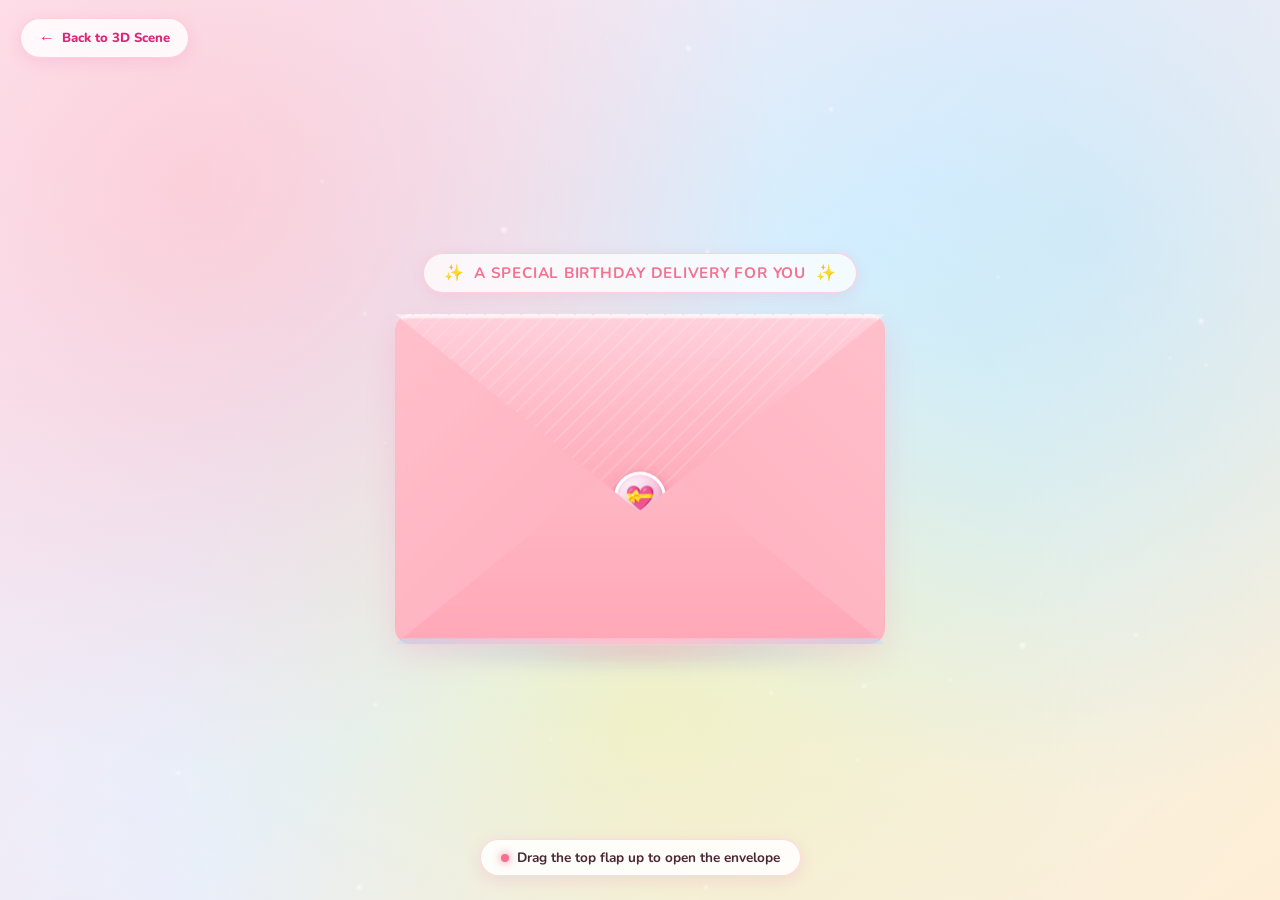
==== letter.html @ 18a53db7 "Added 3d decoration start scene" ====
<!DOCTYPE html>
<html lang="en">
<head>
  <meta charset="UTF-8" />
  <meta name="viewport" content="width=device-width, initial-scale=1.0" />
  <title>Happy Birthday! 🎂✨</title>
  <link rel="stylesheet" href="style.css" />
  <link rel="preconnect" href="https://fonts.googleapis.com" />
  <link rel="preconnect" href="https://fonts.gstatic.com" crossorigin />
  <link
    href="https://fonts.googleapis.com/css2?family=Caveat:wght@600;700&family=Dancing+Script:wght@500;700&family=Nunito:wght@400;600;700;800&family=Playfair+Display:ital,wght@0,600;0,700;1,400&display=swap"
    rel="stylesheet"
  />
  <!-- GSAP for silky smooth 3D animations -->
  <script src="https://cdnjs.cloudflare.com/ajax/libs/gsap/3.12.5/gsap.min.js"></script>
  <style>
    /* ── Page‑entry fade‑in (pink flash arrival from 3D scene) ── */
    body { animation: pageEntryFade 0.7s ease-out both; }
    @keyframes pageEntryFade {
      from { opacity: 0; filter: brightness(2.5); }
      to   { opacity: 1; filter: brightness(1); }
    }
    /* ── Back to scene button ── */
    #back-to-scene {
      position: fixed;
      top: 18px;
      left: 20px;
      z-index: 9999;
      display: flex;
      align-items: center;
      gap: 7px;
      background: rgba(255,255,255,0.82);
      backdrop-filter: blur(10px);
      -webkit-backdrop-filter: blur(10px);
      border: 1.5px solid rgba(255,155,178,0.45);
      padding: 8px 18px;
      border-radius: 24px;
      font-family: 'Nunito', sans-serif;
      font-size: 0.82rem;
      font-weight: 800;
      color: #db2777;
      cursor: pointer;
      text-decoration: none;
      box-shadow: 0 4px 16px rgba(244,114,182,0.2);
      transition: transform 0.25s ease, box-shadow 0.25s ease;
      -webkit-user-select: none; user-select: none;
    }
    #back-to-scene:hover {
      transform: translateY(-2px) scale(1.04);
      box-shadow: 0 8px 22px rgba(244,114,182,0.32);
    }
    #back-to-scene .btn-arrow { font-size: 1rem; }
  </style>
</head>
<body>
  <!-- ── Back to 3D Scene button ── -->
  <a id="back-to-scene" href="index.html" title="Return to the birthday scene">
    <span class="btn-arrow">←</span>
    <span>Back to 3D Scene</span>
  </a>

  <!-- ═══════════════════════════════════════════════════════════════
       1. BACKGROUND: Pastel Celebration with floating balloons & bokeh
       ═══════════════════════════════════════════════════════════════ -->
  <div id="background-container">
    <video id="bg-video" autoplay muted loop playsinline poster="assets/images/bg-texture.jpg">
      <source src="assets/videos/bg-video.mp4" type="video/mp4" />
    </video>
    <div id="bg-overlay"></div>
    <div id="floating-balloons"></div>
    <div id="floating-sparkles"></div>
  </div>

  <!-- ═══════════════════════════════════════════════════════════════
       2. SCENE: 3D Perspective container holding the Envelope
       ═══════════════════════════════════════════════════════════════ -->
  <div id="scene">
    <!-- Header celebration badge -->
    <div id="celebration-badge">
      <span class="badge-sparkle">✨</span>
      <span class="badge-text">A Special Birthday Delivery For You</span>
      <span class="badge-sparkle">✨</span>
    </div>

    <!-- The Envelope Wrapper with true 3D structure -->
    <div id="envelope-wrapper">
      <!-- Soft ambient shadow beneath the envelope -->
      <div id="envelope-shadow"></div>

      <!-- Envelope Back: The back wall and decorative inner lining -->
      <div id="envelope-back">
        <div class="envelope-inner-lining">
          <div class="confetti-pattern"></div>
        </div>
      </div>

      <!-- Letter Container: Sandwiched between back and front (Draggable & Expandable) -->
      <div id="letter-container">
        <!-- Pull Handle / Tab visible when flap opens -->
        <div id="letter-tab">
          <div class="tab-handle">
            <span class="tab-arrow">▲</span>
            <span class="tab-text">Pull Me Up</span>
          </div>
        </div>

        <!-- Scrollable letter content -->
        <div id="letter-content">
          <!-- Fixed decorative borders that stay stationary during scroll -->
          <div class="fixed-border">
            <div class="border-corner corner-tl"></div>
            <div class="border-corner corner-tr"></div>
            <div class="border-corner corner-bl"></div>
            <div class="border-corner corner-br"></div>
            <div class="border-line line-t"></div>
            <div class="border-line line-r"></div>
            <div class="border-line line-b"></div>
            <div class="border-line line-l"></div>
          </div>

          <!-- Main Scrollable Content -->
          <div class="scroll-content">
            <!-- Header Section -->
            <div class="letter-header text-block">
              <div class="ribbon-tag">🎉 Happy Birthday! 🎉</div>
              <h1 class="birthday-title">To the Most Special Person</h1>
              <p class="subtitle">May your day be filled with endless smiles, laughter, and pure happiness</p>
              <div class="pastel-divider">
                <span>🌸</span><span>✦</span><span>🧁</span><span>✦</span><span>🌸</span>
              </div>
            </div>

            <!-- Polaroid 1 (Portrait) -->
            <div class="polaroid polaroid-portrait polaroid-tilt-left">
              <div class="washi-tape tape-blue"></div>
              <div class="polaroid-frame">
                <img
                  src="./assets/images/image5.JPG"
                  alt="Special Memory 1"
                  loading="lazy"
                />
              </div>
              <p class="polaroid-caption">Where our happiest memories began ✨</p>
            </div>

            <!-- Letter Text Block 1 -->
            <div class="letter-text text-block">
              <p class="greeting">Shivani,</p>
              <p>
                I have never been so excited to wish and celebrate someone's birthday as I am now. 
                The dates just meant to me a number to memorize and not forget it for other's sake so they don't feel bad.
                 But yours, it comes naturally to me. A day very beautiful and precious soul came to life. 
                 I do wonder what God must be wondering when he was thinking to make you. 
                 Gorgeous, expression-filled, god's favourite, humble, caring, loving, kind, child-like, artistic, 
                 inspiring, charming, someone who's tears can move people and someone's who's smile can sway people. 
                 It must have been very hard for him to peace together so many things in one he called him unfair. 
                 So he gave you a little unfair share of problems & tests which he knew you will always surpass. 
              </p>
              <p>
                I am very grateful for him and for you that you are part of my life. Walking it together and sharing 
                moments of joy, sadness, anger, boring and difficult times with me. 

              </p>
            </div>

            <!-- Polaroid 2 (Landscape) -->
            <div class="polaroid polaroid-landscape polaroid-tilt-right">
              <div class="washi-tape tape-pink"></div>
              <div class="polaroid-frame landscape">
                <img
                  src="./assets/images/image2.jpeg"
                  alt="Special Memory 2"
                  loading="lazy"
                />
              </div>
              <p class="polaroid-caption">Holding you, is peace</p>
            </div>

            <!-- Letter Text Block 2 -->
            <div class="letter-text text-block">
              <p>
                This birthday is a start of something new and this one will bring you the joy you never experienced before, 
                the small and big wins, and lots of love.
              </p>
              <p>
                Thank you for being your genuine, radiant self and for the endless love you pour in me. You make life so 
                much sweeter and infinitely more colorful just by existing. 
              </p>
            </div>

            <!-- Polaroid 3 (Portrait) -->
            <div class="polaroid polaroid-portrait polaroid-tilt-center">
              <div class="washi-tape tape-gold"></div>
              <div class="polaroid-frame">
                <img
                  src="./assets/images/image4.jpg"
                  alt="Special Memory 3"
                  loading="lazy"
                />
              </div>
              <p class="polaroid-caption">Never stop shining, beautiful soul 💖</p>
            </div>

            <!-- Letter Text Block 3 & Signature -->
            <div class="letter-text text-block">
              <p>
                Eat all the cake you want, make a big wish when you blow out the candles,
                and know that you are celebrated today with all the love in the universe!
              </p>
              <div class="signature-box">
                <p class="sign-closing">With all my love &amp; yours,</p>
                <p class="signature-name">Aaru 💕</p>
              </div>
            </div>

            <!-- Video Section -->
            <div class="video-container text-block">
              <div class="video-header">
                <span class="video-icon">🎬</span>
                <h2 class="video-title">A Special Video Message For You</h2>
              </div>
              <div class="video-wrapper">
                <video
                  id="main-video"
                  controls
                  preload="metadata"
                  poster="https://images.unsplash.com/photo-1530103862676-de8c9debad1d?w=800&h=450&fit=crop"
                >
                  <source src="assets/videos/main-video.mp4" type="video/mp4" />
                  Your browser does not support HTML5 video.
                </video>
              </div>
            </div>

            <!-- Scroll Bottom Hint & Trigger -->
            <div class="scroll-hint text-block">
              <div class="bounce-arrow">↓</div>
              <p>Scroll to the very bottom to seal your letter with love</p>
            </div>
            <div id="scroll-bottom-trigger"></div>
          </div>
        </div>
      </div>

      <!-- Envelope Front: Origami folds covering the bottom of the letter -->
      <div id="envelope-front">
        <div class="pocket-fold pocket-left"></div>
        <div class="pocket-fold pocket-right"></div>
        <div class="pocket-fold pocket-bottom">
          <div class="pocket-border-trim"></div>
        </div>
      </div>

      <!-- Envelope Flap: Hinges from the top to fold down over the front -->
      <div id="envelope-flap">
        <div class="flap-face flap-front">
          <div class="flap-crease"></div>
          <div class="flap-scallop-trim"></div>
          <!-- Wax / Celebration Seal attached to the flap tip -->
          <div id="envelope-seal">
            <div class="seal-glow"></div>
            <div class="seal-circle">
              <span class="seal-icon">💝</span>
            </div>
            <div class="seal-drag-guide">
              <span class="drag-arrow-icon">▲</span>
              <span class="drag-text">Drag flap up</span>
            </div>
          </div>
        </div>
        <div class="flap-face flap-back">
          <div class="flap-back-pattern"></div>
        </div>
      </div>
    </div>

    <!-- Instruction Helper Pill at bottom -->
    <div id="instruction-pill">
      <span class="pill-dot"></span>
      <span id="instruction-text">Drag the top flap up to open the envelope</span>
    </div>
  </div>

  <!-- ═══════════════════════════════════════════════════════════════
       3. FINAL OVERLAY: Sweet Celebration Modal
       ═══════════════════════════════════════════════════════════════ -->
  <div id="final-overlay">
    <div id="final-card">
      <div class="final-heart-burst">💖</div>
      <h2 class="final-text">I love you.</h2>
      <p class="final-subtext">Happy Birthday, my favorite person in the world! 🎂✨</p>
      <div class="final-cake-emoji">🎈 🎂 🎁 🌸 🎉</div>
      <button id="replay-btn">
        <span class="btn-icon">↺</span>
        <span>Open Envelope Again</span>
      </button>
    </div>
  </div>

  <!-- Canvas for festive pastel celebration confetti -->
  <canvas id="confetti-canvas"></canvas>

  <script src="script.js"></script>
</body>
</html>
---- style.css ----
/* ═══════════════════════════════════════════════════════════════
   LIGHT PINK & SKY BLUE BIRTHDAY CELEBRATION THEME
   ═══════════════════════════════════════════════════════════════ */
:root {
  /* Pastel Celebration Palette */
  --pink-light:      #fff0f4;
  --pink-soft:       #ffd1dc;
  --pink-main:       #ff9bb2;
  --pink-deep:       #f47290;
  --pink-accent:     #db2777;

  --blue-light:      #f0f9ff;
  --blue-soft:       #bae6fd;
  --blue-main:       #7dd3fc;
  --blue-deep:       #38bdf8;
  --blue-accent:     #0284c7;

  --gold-accent:     #fbbf24;
  --gold-light:      #fef3c7;
  --cream-white:     #ffffff;
  --paper-ivory:     #fffbf7;

  /* Text & Accents */
  --text-dark:       #4a2935;
  --text-medium:     #784c5c;
  --text-light:      #9c7283;
  --border-soft:     #fed7e2;

  /* Envelope Geometry */
  --envelope-w:      min(490px, 86vw);
  --envelope-h:      min(330px, 58vw);

  /* Transitions */
  --ease-spring:     cubic-bezier(0.34, 1.4, 0.64, 1);
  --ease-smooth:     cubic-bezier(0.4, 0, 0.2, 1);
}

/* ═══════════════════════════════════════════════════════════════
   RESET & FOUNDATIONS
   ═══════════════════════════════════════════════════════════════ */
*, *::before, *::after {
  margin: 0;
  padding: 0;
  box-sizing: border-box;
}

html, body {
  width: 100%;
  height: 100%;
  overflow: hidden;
  font-family: 'Nunito', -apple-system, BlinkMacSystemFont, 'Segoe UI', Roboto, sans-serif;
  color: var(--text-dark);
  -webkit-user-select: none;
  user-select: none;
  -webkit-tap-highlight-color: transparent;
  background-color: #fdf2f8;
}

img {
  pointer-events: none;
  -webkit-user-drag: none;
}

/* ═══════════════════════════════════════════════════════════════
   1. BACKGROUND: Dreamy Pastel Celebration
   ═══════════════════════════════════════════════════════════════ */
#background-container {
  position: fixed;
  inset: 0;
  z-index: 0;
  overflow: hidden;
  background:
    radial-gradient(circle at 15% 20%, rgba(255, 182, 193, 0.6) 0%, transparent 45%),
    radial-gradient(circle at 85% 25%, rgba(186, 230, 253, 0.65) 0%, transparent 45%),
    radial-gradient(circle at 50% 80%, rgba(254, 240, 138, 0.4) 0%, transparent 50%),
    linear-gradient(135deg, #fce7f3 0%, #e0f2fe 50%, #fef3c7 100%);
}

#bg-video {
  position: absolute;
  inset: 0;
  width: 100%;
  height: 100%;
  object-fit: cover;
  opacity: 0.15;
  mix-blend-mode: overlay;
  pointer-events: none;
}

#bg-overlay {
  position: absolute;
  inset: 0;
  background: radial-gradient(ellipse at center, transparent 40%, rgba(255, 230, 240, 0.4) 100%);
  pointer-events: none;
}

/* Floating Balloons */
#floating-balloons {
  position: absolute;
  inset: 0;
  pointer-events: none;
  z-index: 1;
}

.balloon {
  position: absolute;
  border-radius: 50% 50% 50% 50% / 40% 40% 60% 60%;
  box-shadow: inset -6px -6px 12px rgba(0, 0, 0, 0.06),
              inset 6px 6px 14px rgba(255, 255, 255, 0.7),
              0 10px 20px rgba(244, 114, 182, 0.15);
  opacity: 0.75;
  will-change: transform;
}

.balloon::after {
  content: "";
  position: absolute;
  bottom: -10px;
  left: 50%;
  transform: translateX(-50%);
  width: 2px;
  height: 24px;
  background: rgba(180, 150, 160, 0.4);
}

/* Floating Sparkles & Bokeh */
#floating-sparkles {
  position: absolute;
  inset: 0;
  pointer-events: none;
  z-index: 1;
}

.sparkle {
  position: absolute;
  border-radius: 50%;
  background: radial-gradient(circle, rgba(255, 255, 255, 0.9) 0%, rgba(255, 255, 255, 0) 70%);
  filter: blur(1px);
  will-change: transform, opacity;
}

/* ═══════════════════════════════════════════════════════════════
   2. SCENE & CELEBRATION BADGE
   ═══════════════════════════════════════════════════════════════ */
#scene {
  position: fixed;
  inset: 0;
  z-index: 10;
  display: flex;
  flex-direction: column;
  align-items: center;
  justify-content: center;
  perspective: 1200px;
  padding: 20px;
}

/* Celebration Badge at the top */
#celebration-badge {
  display: flex;
  align-items: center;
  gap: 10px;
  background: rgba(255, 255, 255, 0.75);
  backdrop-filter: blur(10px);
  -webkit-backdrop-filter: blur(10px);
  border: 1px solid rgba(255, 182, 193, 0.6);
  padding: 8px 20px;
  border-radius: 30px;
  box-shadow: 0 4px 15px rgba(244, 114, 182, 0.18);
  margin-bottom: 24px;
  transition: opacity 0.5s ease, transform 0.5s ease;
}

.badge-sparkle {
  font-size: 1rem;
  animation: pulseSparkle 2s ease-in-out infinite;
}

.badge-text {
  font-size: clamp(0.8rem, 2.2vw, 0.95rem);
  font-weight: 700;
  color: var(--pink-deep);
  letter-spacing: 0.05em;
  text-transform: uppercase;
}

@keyframes pulseSparkle {
  0%, 100% { transform: scale(1) rotate(0deg); opacity: 0.8; }
  50%      { transform: scale(1.25) rotate(15deg); opacity: 1; }
}

/* ═══════════════════════════════════════════════════════════════
   3. ENVELOPE WRAPPER: True 3D Nested Structure
   ═══════════════════════════════════════════════════════════════ */
#envelope-wrapper {
  position: relative;
  width: var(--envelope-w);
  height: var(--envelope-h);
  transform-style: preserve-3d;
  transition: transform 0.5s var(--ease-spring);
}

/* Ambient shadow beneath the envelope */
#envelope-shadow {
  position: absolute;
  bottom: -25px;
  left: 6%;
  right: 6%;
  height: 35px;
  background: radial-gradient(ellipse, rgba(236, 72, 153, 0.22) 0%, rgba(56, 189, 248, 0.12) 45%, transparent 75%);
  border-radius: 50%;
  filter: blur(8px);
  z-index: 0;
  transition: transform 0.4s ease, opacity 0.4s ease;
}

/* ─────────────────────────────────────────────────────────────
   ENVELOPE BACK: The back panel and interior decorative lining
   ───────────────────────────────────────────────────────────── */
#envelope-back {
  position: absolute;
  inset: 0;
  border-radius: 16px;
  background: linear-gradient(145deg, #ffd1dc 0%, #ffc0cb 50%, #fbcfe8 100%);
  box-shadow:
    inset 0 2px 6px rgba(255, 255, 255, 0.7),
    0 10px 30px rgba(244, 114, 182, 0.2);
  overflow: hidden;
  z-index: 1;
}

.envelope-inner-lining {
  position: absolute;
  inset: 0;
  background:
    radial-gradient(circle, #7dd3fc 1.5px, transparent 1.5px) 0 0 / 18px 18px,
    radial-gradient(circle, #f472b6 1.5px, transparent 1.5px) 9px 9px / 18px 18px,
    linear-gradient(135deg, #fff5f8 0%, #f0f9ff 100%);
  clip-path: polygon(0 0, 100% 0, 50% 55%);
  box-shadow: inset 0 -3px 8px rgba(0, 0, 0, 0.04);
}

/* ─────────────────────────────────────────────────────────────
   LETTER CONTAINER: Sandwiched between back (1) and front (3)
   ───────────────────────────────────────────────────────────── */
#letter-container {
  position: absolute;
  left: 5%;
  right: 5%;
  top: 5%;
  bottom: 6%;
  background: var(--cream-white);
  border-radius: 10px;
  z-index: 2;
  box-shadow:
    0 -3px 12px rgba(0, 0, 0, 0.05),
    0 4px 18px rgba(219, 39, 119, 0.08);
  cursor: grab;
  will-change: transform, width, height, left, top;
  touch-action: none;
  transition: transform 0.4s var(--ease-spring), box-shadow 0.4s ease;
}

#letter-container.dragging {
  cursor: grabbing;
  transition: none !important;
}

/* Pull Handle Tab on Letter */
#letter-tab {
  position: absolute;
  top: -34px;
  left: 50%;
  transform: translateX(-50%);
  display: flex;
  align-items: center;
  justify-content: center;
  opacity: 0;
  pointer-events: none;
  transition: opacity 0.4s ease, transform 0.4s ease;
  z-index: 15;
}

.tab-handle {
  display: flex;
  align-items: center;
  gap: 5px;
  background: linear-gradient(135deg, var(--pink-main), var(--blue-deep));
  color: #fff;
  padding: 5px 14px;
  border-radius: 20px;
  font-size: 0.75rem;
  font-weight: 800;
  letter-spacing: 0.04em;
  box-shadow: 0 4px 12px rgba(244, 114, 182, 0.4);
  animation: tabBounce 1.5s ease-in-out infinite;
}

.tab-arrow {
  font-size: 0.7rem;
}

@keyframes tabBounce {
  0%, 100% { transform: translateY(0); }
  50%      { transform: translateY(-5px); }
}

#letter-container.show-tab #letter-tab {
  opacity: 1;
  pointer-events: auto;
}

/* ─────────────────────────────────────────────────────────────
   LETTER CONTAINER: EXPANDED STATE (Reading Mode)
   Breaks out of envelope cleanly into viewport
   ───────────────────────────────────────────────────────────── */
#letter-container.is-expanded {
  position: fixed !important;
  left: 50% !important;
  top: 50% !important;
  right: auto !important;
  bottom: auto !important;
  width: min(880px, 92vw) !important;
  height: min(88vh, 88dvh) !important;
  transform: translate(-50%, -50%) !important;
  border-radius: 20px;
  z-index: 1000 !important;
  cursor: default;
  box-shadow:
    0 25px 65px -10px rgba(244, 114, 182, 0.35),
    0 15px 40px -8px rgba(56, 189, 248, 0.3),
    0 0 0 1px rgba(255, 255, 255, 0.9);
  transition: width 0.7s var(--ease-spring),
              height 0.7s var(--ease-spring),
              border-radius 0.7s ease,
              box-shadow 0.7s ease;
}

/* ─────────────────────────────────────────────────────────────
   LETTER CONTENT: Scrollable Inner Area
   ───────────────────────────────────────────────────────────── */
#letter-content {
  position: relative;
  width: 100%;
  height: 100%;
  overflow: hidden;
  background-color: var(--paper-ivory);
  background-image:
    radial-gradient(circle at 10% 10%, rgba(255, 240, 245, 0.6) 0%, transparent 40%),
    radial-gradient(circle at 90% 90%, rgba(240, 249, 255, 0.6) 0%, transparent 40%),
    repeating-linear-gradient(0deg, transparent, transparent 31px, rgba(255, 182, 193, 0.08) 31px, rgba(255, 182, 193, 0.08) 32px);
  background-attachment: local;
  border-radius: inherit;
}

#letter-container.is-expanded #letter-content {
  overflow-y: auto;
  overflow-x: hidden;
  scroll-behavior: smooth;
  overscroll-behavior: contain;
}

/* Custom Scrollbar in pastel colors */
#letter-content::-webkit-scrollbar {
  width: 8px;
}
#letter-content::-webkit-scrollbar-track {
  background: rgba(255, 228, 235, 0.3);
  border-radius: 4px;
}
#letter-content::-webkit-scrollbar-thumb {
  background: linear-gradient(180deg, var(--pink-main), var(--blue-main));
  border-radius: 4px;
}

/* ─────────────────────────────────────────────────────────────
   FIXED DECORATIVE BORDER: Stays stationary during scroll
   ───────────────────────────────────────────────────────────── */
.fixed-border {
  position: sticky;
  top: 0;
  left: 0;
  width: 100%;
  height: 100%;
  pointer-events: none;
  z-index: 10;
  position: absolute;
  inset: 0;
}

.border-corner {
  position: absolute;
  width: 24px;
  height: 24px;
  border-color: rgba(244, 114, 182, 0.5);
  border-style: solid;
}
.corner-tl {
  top: 14px; left: 14px;
  border-width: 2px 0 0 2px;
  border-radius: 6px 0 0 0;
}
.corner-tr {
  top: 14px; right: 14px;
  border-width: 2px 2px 0 0;
  border-radius: 0 6px 0 0;
}
.corner-bl {
  bottom: 14px; left: 14px;
  border-width: 0 0 2px 2px;
  border-radius: 0 0 0 6px;
}
.corner-br {
  bottom: 14px; right: 14px;
  border-width: 0 2px 2px 0;
  border-radius: 0 0 6px 0;
}

.border-line {
  position: absolute;
  border-color: rgba(219, 39, 119, 0.18);
  border-style: dashed;
}
.line-t { top: 14px; left: 42px; right: 42px; border-width: 1px 0 0 0; }
.line-b { bottom: 14px; left: 42px; right: 42px; border-width: 1px 0 0 0; }
.line-l { left: 14px; top: 42px; bottom: 42px; border-width: 0 0 0 1px; }
.line-r { right: 14px; top: 42px; bottom: 42px; border-width: 0 0 0 1px; }

/* ─────────────────────────────────────────────────────────────
   SCROLL CONTENT & TYPOGRAPHY
   ───────────────────────────────────────────────────────────── */
.scroll-content {
  position: relative;
  z-index: 2;
  padding: 55px 36px 90px;
  min-height: 100%;
}

.letter-header {
  text-align: center;
  margin-bottom: 35px;
}

.ribbon-tag {
  display: inline-block;
  background: linear-gradient(135deg, #fbcfe8 0%, #e0f2fe 100%);
  color: var(--pink-accent);
  font-size: clamp(0.75rem, 2vw, 0.9rem);
  font-weight: 800;
  padding: 6px 18px;
  border-radius: 20px;
  box-shadow: 0 3px 10px rgba(244, 114, 182, 0.15);
  margin-bottom: 12px;
}

.birthday-title {
  font-family: 'Dancing Script', cursive;
  font-size: clamp(2.4rem, 6.5vw, 4rem);
  font-weight: 700;
  color: var(--pink-deep);
  line-height: 1.15;
  margin-bottom: 10px;
  text-shadow: 0 2px 10px rgba(244, 114, 182, 0.2);
}

.subtitle {
  font-family: 'Playfair Display', serif;
  font-style: italic;
  font-size: clamp(0.95rem, 2.5vw, 1.2rem);
  color: var(--text-medium);
  max-width: 580px;
  margin: 0 auto 16px;
  line-height: 1.6;
}

.pastel-divider {
  display: flex;
  align-items: center;
  justify-content: center;
  gap: 12px;
  color: var(--blue-deep);
  font-size: 0.9rem;
  margin-top: 10px;
}

/* ─────────────────────────────────────────────────────────────
   POLAROID MEMORY CARDS
   ───────────────────────────────────────────────────────────── */
.polaroid {
  position: relative;
  display: block;
  width: fit-content;
  max-width: 330px;
  margin: 36px auto;
  background: #ffffff;
  padding: 12px 12px 36px 12px;
  border-radius: 4px;
  box-shadow:
    0 10px 25px -4px rgba(219, 39, 119, 0.12),
    0 4px 12px rgba(0, 0, 0, 0.06);
  opacity: 0;
  transform: translateY(40px);
  transition: opacity 0.8s ease-out, transform 0.8s var(--ease-spring);
}

.polaroid.visible {
  opacity: 1;
}

.polaroid-tilt-left        { transform: translateY(40px) rotate(-3.5deg); }
.polaroid-tilt-left.visible { transform: translateY(0) rotate(-3.5deg); }

.polaroid-tilt-right        { transform: translateY(40px) rotate(3deg); }
.polaroid-tilt-right.visible{ transform: translateY(0) rotate(3deg); }

.polaroid-tilt-center        { transform: translateY(40px) rotate(-1deg); }
.polaroid-tilt-center.visible{ transform: translateY(0) rotate(-1deg); }

.polaroid:hover {
  transform: translateY(-4px) rotate(0deg) scale(1.02);
  box-shadow:
    0 16px 35px -6px rgba(219, 39, 119, 0.2),
    0 6px 16px rgba(0, 0, 0, 0.08);
}

.polaroid-frame {
  width: 230px;
  aspect-ratio: 3 / 4;
  overflow: hidden;
  border-radius: 2px;
  background: #fdf2f8;
}
.polaroid-frame.landscape {
  width: 290px;
  aspect-ratio: 4 / 3;
}
.polaroid-frame img {
  width: 100%;
  height: 100%;
  object-fit: cover;
  display: block;
  transition: transform 0.6s ease;
}
.polaroid:hover .polaroid-frame img {
  transform: scale(1.05);
}

.polaroid-caption {
  font-family: 'Caveat', cursive;
  font-size: clamp(1rem, 2.5vw, 1.25rem);
  font-weight: 700;
  text-align: center;
  color: var(--text-medium);
  margin-top: 10px;
}

/* Washi Tape Decors */
.washi-tape {
  position: absolute;
  width: 65px;
  height: 20px;
  top: -10px;
  left: 50%;
  transform: translateX(-50%);
  z-index: 5;
  opacity: 0.85;
  border-left: 2px dashed rgba(255, 255, 255, 0.5);
  border-right: 2px dashed rgba(255, 255, 255, 0.5);
}
.tape-blue {
  background: rgba(186, 230, 253, 0.75);
  transform: translateX(-50%) rotate(-4deg);
}
.tape-pink {
  background: rgba(255, 182, 193, 0.8);
  transform: translateX(-50%) rotate(3deg);
}
.tape-gold {
  background: rgba(254, 240, 138, 0.75);
  transform: translateX(-50%) rotate(-2deg);
}

/* ─────────────────────────────────────────────────────────────
   LETTER TEXT
   ───────────────────────────────────────────────────────────── */
.letter-text {
  max-width: 600px;
  margin: 32px auto;
  opacity: 0;
  transform: translateY(30px);
  transition: opacity 0.8s ease-out, transform 0.8s ease-out;
}
.letter-text.visible {
  opacity: 1;
  transform: translateY(0);
}

.letter-text p {
  font-family: 'Playfair Display', serif;
  font-size: clamp(1rem, 2.3vw, 1.15rem);
  line-height: 1.95;
  color: var(--text-dark);
  margin-bottom: 20px;
}
.letter-text .greeting {
  font-family: 'Dancing Script', cursive;
  font-size: 1.8rem;
  font-weight: 700;
  color: var(--pink-accent);
  margin-bottom: 12px;
}

.signature-box {
  margin-top: 35px;
  text-align: right;
}
.sign-closing {
  font-style: italic;
  font-size: 1rem;
  color: var(--text-medium);
  margin-bottom: 4px !important;
}
.signature-name {
  font-family: 'Dancing Script', cursive;
  font-size: 2rem;
  font-weight: 700;
  color: var(--pink-deep);
}

/* ─────────────────────────────────────────────────────────────
   VIDEO SECTION
   ───────────────────────────────────────────────────────────── */
.video-container {
  max-width: 780px;
  margin: 48px auto 30px;
  opacity: 0;
  transform: translateY(35px);
  transition: opacity 0.8s ease-out, transform 0.8s ease-out;
}
.video-container.visible {
  opacity: 1;
  transform: translateY(0);
}

.video-header {
  display: flex;
  align-items: center;
  justify-content: center;
  gap: 10px;
  margin-bottom: 18px;
}
.video-icon {
  font-size: 1.5rem;
}
.video-title {
  font-family: 'Dancing Script', cursive;
  font-size: clamp(1.5rem, 4vw, 2.2rem);
  font-weight: 700;
  color: var(--pink-deep);
}

.video-wrapper {
  position: relative;
  width: 100%;
  aspect-ratio: 16 / 9;
  border-radius: 16px;
  overflow: hidden;
  box-shadow:
    0 15px 35px -5px rgba(244, 114, 182, 0.25),
    0 6px 15px rgba(0, 0, 0, 0.08);
  border: 4px solid #ffffff;
  background: #000;
}
.video-wrapper video {
  width: 100%;
  height: 100%;
  object-fit: cover;
  display: block;
}

/* ─────────────────────────────────────────────────────────────
   SCROLL BOTTOM HINT
   ───────────────────────────────────────────────────────────── */
.scroll-hint {
  text-align: center;
  margin: 45px auto 10px;
  opacity: 0;
  transform: translateY(20px);
  transition: opacity 0.7s ease-out, transform 0.7s ease-out;
}
.scroll-hint.visible {
  opacity: 1;
  transform: translateY(0);
}
.bounce-arrow {
  font-size: 1.3rem;
  color: var(--pink-deep);
  animation: bounceDown 1.8s ease-in-out infinite;
}
.scroll-hint p {
  font-style: italic;
  font-size: 0.9rem;
  color: var(--text-light);
  margin-top: 4px;
}
@keyframes bounceDown {
  0%, 100% { transform: translateY(0); }
  50%      { transform: translateY(6px); }
}

#scroll-bottom-trigger {
  height: 2px;
  width: 100%;
}

/* Generic text-block reveal */
.text-block {
  opacity: 0;
  transform: translateY(30px);
  transition: opacity 0.8s ease-out, transform 0.8s ease-out;
}
.text-block.visible {
  opacity: 1;
  transform: translateY(0);
}

/* ═══════════════════════════════════════════════════════════════
   4. ENVELOPE FRONT: Authentic Origami Folds
   Covers the bottom of the letter inside the pocket
   ═══════════════════════════════════════════════════════════════ */
#envelope-front {
  position: absolute;
  inset: 0;
  border-radius: 0 0 16px 16px;
  z-index: 3;
  pointer-events: none; /* Let drag events pass to the letter when flap is open */
}

/* Left triangular fold */
.pocket-fold.pocket-left {
  position: absolute;
  inset: 0;
  clip-path: polygon(0 0, 52% 52%, 0 100%);
  background: linear-gradient(135deg, #ffc0cb 0%, #ffb3c1 50%, #ffa3b3 100%);
  border-radius: 16px 0 0 16px;
  box-shadow: inset -2px 0 6px rgba(0, 0, 0, 0.04);
}

/* Right triangular fold */
.pocket-fold.pocket-right {
  position: absolute;
  inset: 0;
  clip-path: polygon(100% 0, 48% 52%, 100% 100%);
  background: linear-gradient(-135deg, #ffc0cb 0%, #ffb3c1 50%, #ffa3b3 100%);
  border-radius: 0 16px 16px 0;
  box-shadow: inset 2px 0 6px rgba(0, 0, 0, 0.04);
}

/* Bottom triangular fold (overlaps left & right) */
.pocket-fold.pocket-bottom {
  position: absolute;
  inset: 0;
  clip-path: polygon(0 100%, 100% 100%, 50% 40%);
  background: linear-gradient(0deg, #ffa8b8 0%, #ffbac7 60%, #ffd1dc 100%);
  border-radius: 0 0 16px 16px;
  filter: drop-shadow(0 -4px 8px rgba(244, 114, 182, 0.2));
}

.pocket-border-trim {
  position: absolute;
  bottom: 0;
  left: 0;
  right: 0;
  height: 6px;
  background: linear-gradient(90deg, #bae6fd, #ffd1dc, #bae6fd);
  border-radius: 0 0 16px 16px;
  opacity: 0.6;
}

/* ═══════════════════════════════════════════════════════════════
   5. ENVELOPE FLAP: True 3D Top Hinge (Draggable & Animating)
   ═══════════════════════════════════════════════════════════════ */
#envelope-flap {
  position: absolute;
  top: 0;
  left: 0;
  right: 0;
  height: 60%;
  transform-origin: top center;
  transform-style: preserve-3d;
  transform: rotateX(0deg);
  z-index: 4;
  cursor: grab;
  touch-action: none;
  transition: transform 0.65s var(--ease-spring);
  will-change: transform;
}

#envelope-flap.dragging {
  cursor: grabbing;
  transition: none !important;
}

/* When flap is open, it sits BEHIND the letter */
#envelope-flap.flap-open {
  transform: rotateX(180deg);
  z-index: 1 !important;
}

.flap-face {
  position: absolute;
  inset: 0;
  backface-visibility: hidden;
  -webkit-backface-visibility: hidden;
}

/* Front Face: The outer cover visible when closed */
.flap-front {
  clip-path: polygon(0 0, 100% 0, 50% 100%);
  background: linear-gradient(180deg, #ffd1dc 0%, #ffbac7 50%, #ffa8b8 100%);
  border-radius: 16px 16px 0 0;
  box-shadow:
    inset 0 2px 4px rgba(255, 255, 255, 0.7),
    0 8px 18px rgba(219, 39, 119, 0.2);
}

.flap-crease {
  position: absolute;
  top: 0;
  left: 0;
  right: 0;
  height: 4px;
  background: rgba(255, 255, 255, 0.5);
}

.flap-scallop-trim {
  position: absolute;
  top: 0;
  left: 0;
  right: 0;
  bottom: 0;
  clip-path: polygon(0 0, 100% 0, 50% 100%);
  background: repeating-linear-gradient(
    135deg,
    transparent 0px, transparent 10px,
    rgba(255, 255, 255, 0.15) 10px, rgba(255, 255, 255, 0.15) 12px
  );
  pointer-events: none;
}

/* Back Face: Revealed when flap rotates 180deg open */
.flap-back {
  transform: rotateX(180deg);
  clip-path: polygon(0 0, 100% 0, 50% 100%);
  border-radius: 16px 16px 0 0;
  background: linear-gradient(135deg, #e0f2fe 0%, #fce7f3 100%);
}

.flap-back-pattern {
  position: absolute;
  inset: 0;
  background:
    radial-gradient(circle, #f472b6 1.5px, transparent 1.5px) 0 0 / 14px 14px,
    radial-gradient(circle, #7dd3fc 1.5px, transparent 1.5px) 7px 7px / 14px 14px;
  opacity: 0.7;
}

/* ─────────────────────────────────────────────────────────────
   CELEBRATION SEAL on the Flap Tip
   ───────────────────────────────────────────────────────────── */
#envelope-seal {
  position: absolute;
  bottom: 0;
  left: 50%;
  transform: translate(-50%, 50%);
  display: flex;
  flex-direction: column;
  align-items: center;
  z-index: 10;
  cursor: grab;
}

.seal-circle {
  width: 52px;
  height: 52px;
  border-radius: 50%;
  background: radial-gradient(circle at 35% 35%, #ffffff 0%, #fbcfe8 50%, #f47290 100%);
  border: 3px solid #ffffff;
  box-shadow:
    0 6px 16px rgba(219, 39, 119, 0.35),
    0 2px 6px rgba(0, 0, 0, 0.1),
    inset 0 -2px 4px rgba(0, 0, 0, 0.12);
  display: flex;
  align-items: center;
  justify-content: center;
  transition: transform 0.3s var(--ease-spring);
}

.seal-icon {
  font-size: 1.5rem;
  filter: drop-shadow(0 2px 4px rgba(0, 0, 0, 0.15));
}

#envelope-flap:hover .seal-circle {
  transform: scale(1.1);
}

.seal-drag-guide {
  display: flex;
  align-items: center;
  gap: 3px;
  background: rgba(255, 255, 255, 0.9);
  color: var(--pink-deep);
  padding: 4px 10px;
  border-radius: 12px;
  font-size: 0.7rem;
  font-weight: 800;
  letter-spacing: 0.04em;
  margin-top: 6px;
  box-shadow: 0 3px 10px rgba(0, 0, 0, 0.08);
  white-space: nowrap;
}

.drag-arrow-icon {
  animation: bounceUp 1.2s ease-in-out infinite;
}

@keyframes bounceUp {
  0%, 100% { transform: translateY(0); }
  50%      { transform: translateY(-4px); }
}

/* Hide seal guide when open */
#envelope-flap.flap-open #envelope-seal {
  display: none;
}

/* ═══════════════════════════════════════════════════════════════
   6. INSTRUCTION PILL (Bottom Helper)
   ═══════════════════════════════════════════════════════════════ */
#instruction-pill {
  position: fixed;
  bottom: 24px;
  display: flex;
  align-items: center;
  gap: 8px;
  background: rgba(255, 255, 255, 0.85);
  backdrop-filter: blur(10px);
  border: 1px solid rgba(255, 182, 193, 0.5);
  padding: 8px 20px;
  border-radius: 25px;
  box-shadow: 0 4px 16px rgba(244, 114, 182, 0.2);
  z-index: 20;
  transition: opacity 0.4s ease, transform 0.4s ease;
}

.pill-dot {
  width: 8px;
  height: 8px;
  border-radius: 50%;
  background: var(--pink-deep);
  box-shadow: 0 0 8px var(--pink-deep);
  animation: pulseDot 1.5s infinite;
}

@keyframes pulseDot {
  0%, 100% { transform: scale(1); opacity: 1; }
  50%      { transform: scale(1.4); opacity: 0.6; }
}

#instruction-text {
  font-size: 0.85rem;
  font-weight: 700;
  color: var(--text-dark);
}

/* ═══════════════════════════════════════════════════════════════
   7. FINAL CELEBRATION OVERLAY: "I Love You" Modal
   ═══════════════════════════════════════════════════════════════ */
#final-overlay {
  position: fixed;
  inset: 0;
  z-index: 2000;
  display: flex;
  align-items: center;
  justify-content: center;
  background: radial-gradient(circle at center, rgba(255, 240, 245, 0.95) 0%, rgba(224, 242, 254, 0.96) 100%);
  backdrop-filter: blur(14px);
  -webkit-backdrop-filter: blur(14px);
  opacity: 0;
  visibility: hidden;
  transition: opacity 0.8s ease, visibility 0s linear 0.8s;
  padding: 20px;
}

#final-overlay.show {
  opacity: 1;
  visibility: visible;
  transition: opacity 0.8s ease, visibility 0s linear 0s;
}

#final-card {
  max-width: 480px;
  width: 90%;
  background: #ffffff;
  padding: 42px 30px;
  border-radius: 28px;
  text-align: center;
  box-shadow:
    0 25px 65px -10px rgba(244, 114, 182, 0.35),
    0 10px 30px rgba(56, 189, 248, 0.2);
  border: 3px solid rgba(255, 182, 193, 0.4);
  transform: scale(0.85) translateY(20px);
  opacity: 0;
  transition: transform 0.8s var(--ease-spring) 0.2s, opacity 0.8s ease 0.2s;
}

#final-overlay.show #final-card {
  transform: scale(1) translateY(0);
  opacity: 1;
}

.final-heart-burst {
  font-size: 3.5rem;
  margin-bottom: 8px;
  animation: heartPump 1.2s ease-in-out infinite;
}

@keyframes heartPump {
  0%, 100% { transform: scale(1); }
  50%      { transform: scale(1.2); }
}

.final-text {
  font-family: 'Dancing Script', cursive;
  font-size: clamp(3rem, 10vw, 4.8rem);
  font-weight: 700;
  background: linear-gradient(135deg, var(--pink-accent), var(--blue-deep));
  -webkit-background-clip: text;
  background-clip: text;
  -webkit-text-fill-color: transparent;
  line-height: 1.1;
  margin-bottom: 12px;
}

.final-subtext {
  font-family: 'Playfair Display', serif;
  font-size: clamp(1rem, 3vw, 1.25rem);
  font-style: italic;
  color: var(--text-medium);
  margin-bottom: 18px;
  line-height: 1.5;
}

.final-cake-emoji {
  font-size: 1.6rem;
  letter-spacing: 8px;
  margin-bottom: 28px;
}

#replay-btn {
  display: inline-flex;
  align-items: center;
  gap: 8px;
  background: linear-gradient(135deg, var(--pink-main) 0%, var(--blue-main) 100%);
  color: #ffffff;
  font-family: 'Nunito', sans-serif;
  font-size: 1rem;
  font-weight: 800;
  padding: 14px 34px;
  border: none;
  border-radius: 30px;
  cursor: pointer;
  box-shadow: 0 8px 24px rgba(244, 114, 182, 0.4);
  transition: transform 0.3s var(--ease-spring), box-shadow 0.3s ease;
}

#replay-btn:hover {
  transform: translateY(-3px) scale(1.04);
  box-shadow: 0 12px 28px rgba(244, 114, 182, 0.5);
}

.btn-icon {
  font-size: 1.2rem;
}

/* ═══════════════════════════════════════════════════════════════
   8. CONFETTI CANVAS
   ═══════════════════════════════════════════════════════════════ */
#confetti-canvas {
  position: fixed;
  inset: 0;
  z-index: 1500;
  pointer-events: none;
  width: 100%;
  height: 100%;
}

/* ═══════════════════════════════════════════════════════════════
   9. RESPONSIVE DESIGN (Mobile & Tablet)
   ═══════════════════════════════════════════════════════════════ */
@media (max-width: 600px) {
  :root {
    --envelope-w: 92vw;
    --envelope-h: 58vw;
  }

  #celebration-badge {
    margin-bottom: 16px;
    padding: 6px 14px;
  }

  #letter-container.is-expanded {
    width: 95vw !important;
    height: 94vh !important;
    height: 94dvh !important;
    border-radius: 14px;
  }

  .scroll-content {
    padding: 42px 18px 70px;
  }

  .polaroid {
    max-width: 270px;
    padding: 10px 10px 30px 10px;
  }

  .polaroid-frame {
    width: 200px;
  }
  .polaroid-frame.landscape {
    width: 240px;
  }

  .letter-text p {
    font-size: 1rem;
    line-height: 1.8;
  }

  .seal-circle {
    width: 44px;
    height: 44px;
  }
  .seal-icon {
    font-size: 1.2rem;
  }
  .seal-drag-guide {
    font-size: 0.65rem;
    padding: 3px 8px;
  }

  #instruction-pill {
    bottom: 14px;
    padding: 6px 14px;
    font-size: 0.78rem;
  }
}

@media (max-width: 380px) {
  .scroll-content {
    padding: 36px 14px 60px;
  }
  .polaroid-frame {
    width: 170px;
  }
  .polaroid-frame.landscape {
    width: 200px;
  }
}

/* Accessibility */
@media (prefers-reduced-motion: reduce) {
  *, *::before, *::after {
    animation-duration: 0.01ms !important;
    transition-duration: 0.01ms !important;
  }
}
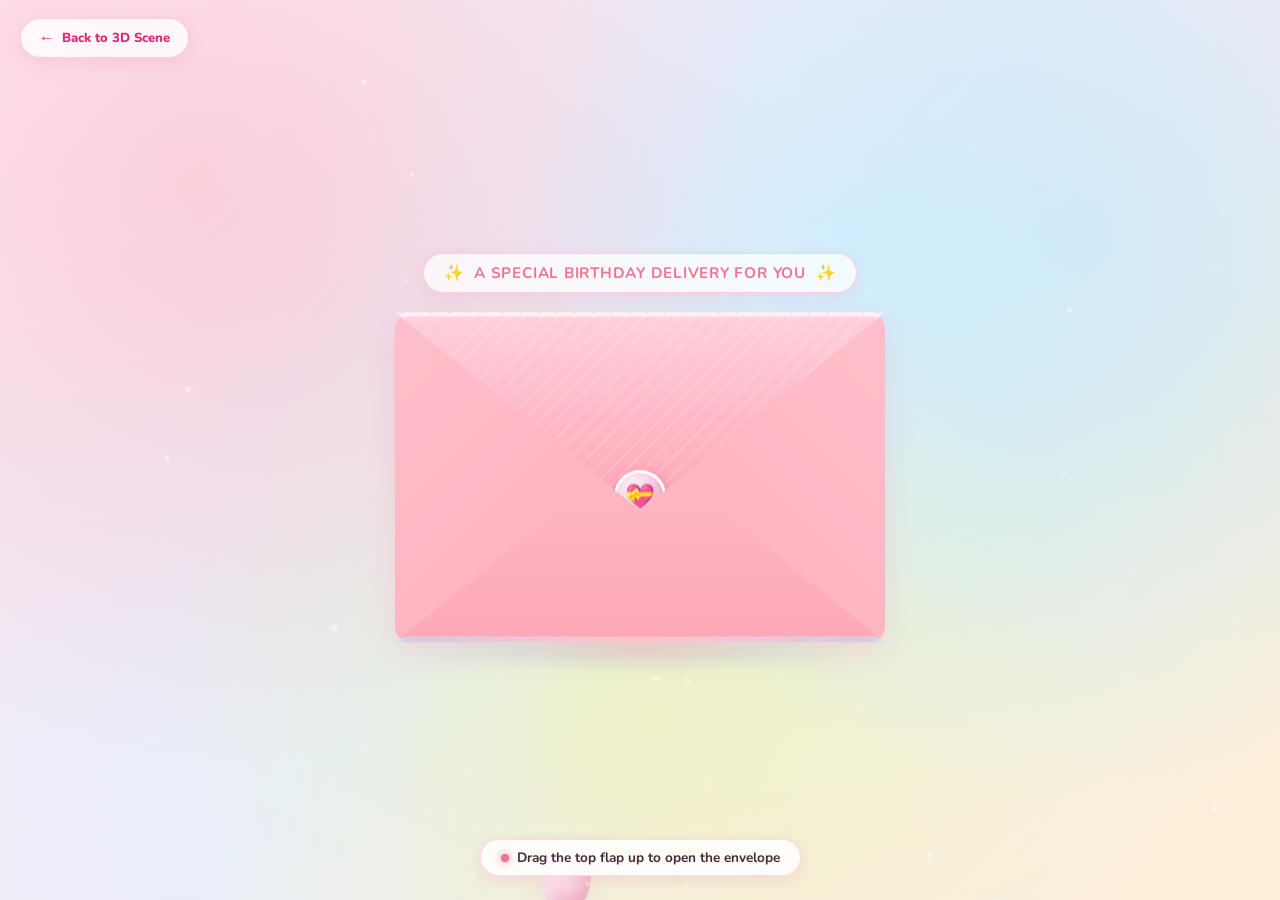
==== commit b400f91d: "Added final video for the letter" ====
--- a/letter.html
+++ b/letter.html
@@ -1,5 +1,6 @@
 <!DOCTYPE html>
 <html lang="en">
+
 <head>
   <meta charset="UTF-8" />
   <meta name="viewport" content="width=device-width, initial-scale=1.0" />
@@ -9,17 +10,27 @@
   <link rel="preconnect" href="https://fonts.gstatic.com" crossorigin />
   <link
     href="https://fonts.googleapis.com/css2?family=Caveat:wght@600;700&family=Dancing+Script:wght@500;700&family=Nunito:wght@400;600;700;800&family=Playfair+Display:ital,wght@0,600;0,700;1,400&display=swap"
-    rel="stylesheet"
-  />
+    rel="stylesheet" />
   <!-- GSAP for silky smooth 3D animations -->
   <script src="https://cdnjs.cloudflare.com/ajax/libs/gsap/3.12.5/gsap.min.js"></script>
   <style>
     /* ── Page‑entry fade‑in (pink flash arrival from 3D scene) ── */
-    body { animation: pageEntryFade 0.7s ease-out both; }
+    body {
+      animation: pageEntryFade 0.7s ease-out both;
+    }
+
     @keyframes pageEntryFade {
-      from { opacity: 0; filter: brightness(2.5); }
-      to   { opacity: 1; filter: brightness(1); }
-    }
+      from {
+        opacity: 0;
+        filter: brightness(2.5);
+      }
+
+      to {
+        opacity: 1;
+        filter: brightness(1);
+      }
+    }
+
     /* ── Back to scene button ── */
     #back-to-scene {
       position: fixed;
@@ -29,10 +40,10 @@
       display: flex;
       align-items: center;
       gap: 7px;
-      background: rgba(255,255,255,0.82);
+      background: rgba(255, 255, 255, 0.82);
       backdrop-filter: blur(10px);
       -webkit-backdrop-filter: blur(10px);
-      border: 1.5px solid rgba(255,155,178,0.45);
+      border: 1.5px solid rgba(255, 155, 178, 0.45);
       padding: 8px 18px;
       border-radius: 24px;
       font-family: 'Nunito', sans-serif;
@@ -41,17 +52,23 @@
       color: #db2777;
       cursor: pointer;
       text-decoration: none;
-      box-shadow: 0 4px 16px rgba(244,114,182,0.2);
+      box-shadow: 0 4px 16px rgba(244, 114, 182, 0.2);
       transition: transform 0.25s ease, box-shadow 0.25s ease;
-      -webkit-user-select: none; user-select: none;
-    }
+      -webkit-user-select: none;
+      user-select: none;
+    }
+
     #back-to-scene:hover {
       transform: translateY(-2px) scale(1.04);
-      box-shadow: 0 8px 22px rgba(244,114,182,0.32);
-    }
-    #back-to-scene .btn-arrow { font-size: 1rem; }
+      box-shadow: 0 8px 22px rgba(244, 114, 182, 0.32);
+    }
+
+    #back-to-scene .btn-arrow {
+      font-size: 1rem;
+    }
   </style>
 </head>
+
 <body>
   <!-- ── Back to 3D Scene button ── -->
   <a id="back-to-scene" href="index.html" title="Return to the birthday scene">
@@ -134,11 +151,7 @@
             <div class="polaroid polaroid-portrait polaroid-tilt-left">
               <div class="washi-tape tape-blue"></div>
               <div class="polaroid-frame">
-                <img
-                  src="./assets/images/image5.JPG"
-                  alt="Special Memory 1"
-                  loading="lazy"
-                />
+                <img src="./assets/images/image5.JPG" alt="Special Memory 1" loading="lazy" />
               </div>
               <p class="polaroid-caption">Where our happiest memories began ✨</p>
             </div>
@@ -147,18 +160,19 @@
             <div class="letter-text text-block">
               <p class="greeting">Shivani,</p>
               <p>
-                I have never been so excited to wish and celebrate someone's birthday as I am now. 
-                The dates just meant to me a number to memorize and not forget it for other's sake so they don't feel bad.
-                 But yours, it comes naturally to me. A day very beautiful and precious soul came to life. 
-                 I do wonder what God must be wondering when he was thinking to make you. 
-                 Gorgeous, expression-filled, god's favourite, humble, caring, loving, kind, child-like, artistic, 
-                 inspiring, charming, someone who's tears can move people and someone's who's smile can sway people. 
-                 It must have been very hard for him to peace together so many things in one he called him unfair. 
-                 So he gave you a little unfair share of problems & tests which he knew you will always surpass. 
-              </p>
-              <p>
-                I am very grateful for him and for you that you are part of my life. Walking it together and sharing 
-                moments of joy, sadness, anger, boring and difficult times with me. 
+                I have never been so excited to wish and celebrate someone's birthday as I am now.
+                The dates just meant to me a number to memorize and not forget it for other's sake so they don't feel
+                bad.
+                But yours, it comes naturally to me. A day very beautiful and precious soul came to life.
+                I do wonder what God must be wondering when he was thinking to make you.
+                Gorgeous, expression-filled, god's favourite, humble, caring, loving, kind, child-like, artistic,
+                inspiring, charming, someone who's tears can move people and someone's who's smile can sway people.
+                It must have been very hard for him to peace together so many things in one he called him unfair.
+                So he gave you a little unfair share of problems & tests which he knew you will always surpass.
+              </p>
+              <p>
+                I am very grateful for him and for you that you are part of my life. Walking it together and sharing
+                moments of joy, sadness, anger, boring and difficult times with me.
 
               </p>
             </div>
@@ -167,11 +181,7 @@
             <div class="polaroid polaroid-landscape polaroid-tilt-right">
               <div class="washi-tape tape-pink"></div>
               <div class="polaroid-frame landscape">
-                <img
-                  src="./assets/images/image2.jpeg"
-                  alt="Special Memory 2"
-                  loading="lazy"
-                />
+                <img src="./assets/images/image2.jpeg" alt="Special Memory 2" loading="lazy" />
               </div>
               <p class="polaroid-caption">Holding you, is peace</p>
             </div>
@@ -179,12 +189,13 @@
             <!-- Letter Text Block 2 -->
             <div class="letter-text text-block">
               <p>
-                This birthday is a start of something new and this one will bring you the joy you never experienced before, 
+                This birthday is a start of something new and this one will bring you the joy you never experienced
+                before,
                 the small and big wins, and lots of love.
               </p>
               <p>
-                Thank you for being your genuine, radiant self and for the endless love you pour in me. You make life so 
-                much sweeter and infinitely more colorful just by existing. 
+                Thank you for being your genuine, radiant self and for the endless love you pour in me. You make life so
+                much sweeter and infinitely more colorful just by existing.
               </p>
             </div>
 
@@ -192,11 +203,7 @@
             <div class="polaroid polaroid-portrait polaroid-tilt-center">
               <div class="washi-tape tape-gold"></div>
               <div class="polaroid-frame">
-                <img
-                  src="./assets/images/image4.jpg"
-                  alt="Special Memory 3"
-                  loading="lazy"
-                />
+                <img src="./assets/images/image4.jpg" alt="Special Memory 3" loading="lazy" />
               </div>
               <p class="polaroid-caption">Never stop shining, beautiful soul 💖</p>
             </div>
@@ -220,7 +227,7 @@
                 <h2 class="video-title">A Special Video Message For You</h2>
               </div>
               <div class="video-wrapper">
-                <video
+                <!-- <video
                   id="main-video"
                   controls
                   preload="metadata"
@@ -228,7 +235,11 @@
                 >
                   <source src="assets/videos/main-video.mp4" type="video/mp4" />
                   Your browser does not support HTML5 video.
-                </video>
+                </video> -->
+                <iframe src="https://drive.google.com/file/d/1ALt1pgWIO_ncXnGO_d-emwzdPqnjXt7e/preview" width="640" height="360" allow="autoplay" allowfullscreen
+                  style="border: none;">
+                </iframe>
+
               </div>
             </div>
 
@@ -302,4 +313,5 @@
 
   <script src="script.js"></script>
 </body>
-</html>
+
+</html>
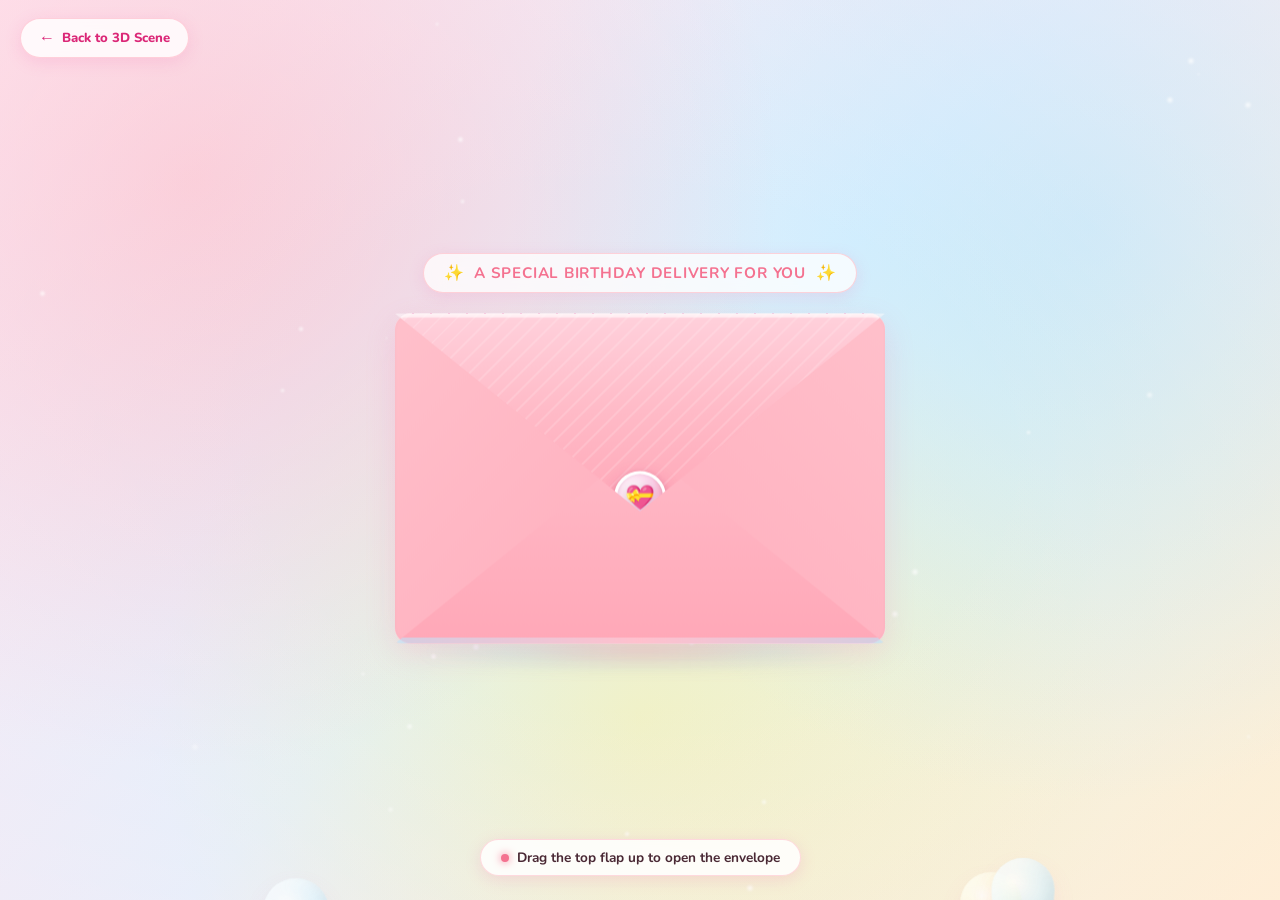
==== commit dd6c5823: "Minor UI enhancements" ====
--- a/letter.html
+++ b/letter.html
@@ -236,8 +236,8 @@
                   <source src="assets/videos/main-video.mp4" type="video/mp4" />
                   Your browser does not support HTML5 video.
                 </video> -->
-                <iframe src="https://drive.google.com/file/d/1ALt1pgWIO_ncXnGO_d-emwzdPqnjXt7e/preview" width="640" height="360" allow="autoplay" allowfullscreen
-                  style="border: none;">
+                <iframe src="https://drive.google.com/file/d/1ALt1pgWIO_ncXnGO_d-emwzdPqnjXt7e/preview" allow="autoplay" allowfullscreen
+                  style="border: none; position: absolute; inset: 0; width: 100%; height: 100%; display: block;">
                 </iframe>
 
               </div>
@@ -249,6 +249,8 @@
               <p>Scroll to the very bottom to seal your letter with love</p>
             </div>
             <div id="scroll-bottom-trigger"></div>
+            <!-- Extra buffer: user must scroll past this before letter closes -->
+            <div id="scroll-close-buffer"></div>
           </div>
         </div>
       </div>
--- a/style.css
+++ b/style.css
@@ -248,7 +248,7 @@
   right: 5%;
   top: 5%;
   bottom: 6%;
-  background: var(--cream-white);
+  background: #ffffff;
   border-radius: 10px;
   z-index: 2;
   box-shadow:
@@ -343,10 +343,11 @@
   width: 100%;
   height: 100%;
   overflow: hidden;
-  background-color: var(--paper-ivory);
+  /* Fully opaque ivory paper — no bleed-through from the background */
+  background-color: #fffbf7;
   background-image:
-    radial-gradient(circle at 10% 10%, rgba(255, 240, 245, 0.6) 0%, transparent 40%),
-    radial-gradient(circle at 90% 90%, rgba(240, 249, 255, 0.6) 0%, transparent 40%),
+    radial-gradient(circle at 10% 10%, rgba(255, 240, 245, 0.5) 0%, transparent 40%),
+    radial-gradient(circle at 90% 90%, rgba(240, 249, 255, 0.5) 0%, transparent 40%),
     repeating-linear-gradient(0deg, transparent, transparent 31px, rgba(255, 182, 193, 0.08) 31px, rgba(255, 182, 193, 0.08) 32px);
   background-attachment: local;
   border-radius: inherit;
@@ -431,7 +432,7 @@
 .scroll-content {
   position: relative;
   z-index: 2;
-  padding: 55px 36px 90px;
+  padding: 55px 36px 40px;
   min-height: 100%;
 }
 
@@ -712,6 +713,13 @@
   width: 100%;
 }
 
+/* Extra breathing room below the trigger so fast-scrollers
+   must intentionally scroll past the hint before close fires */
+#scroll-close-buffer {
+  height: 120px;
+  width: 100%;
+}
+
 /* Generic text-block reveal */
 .text-block {
   opacity: 0;
